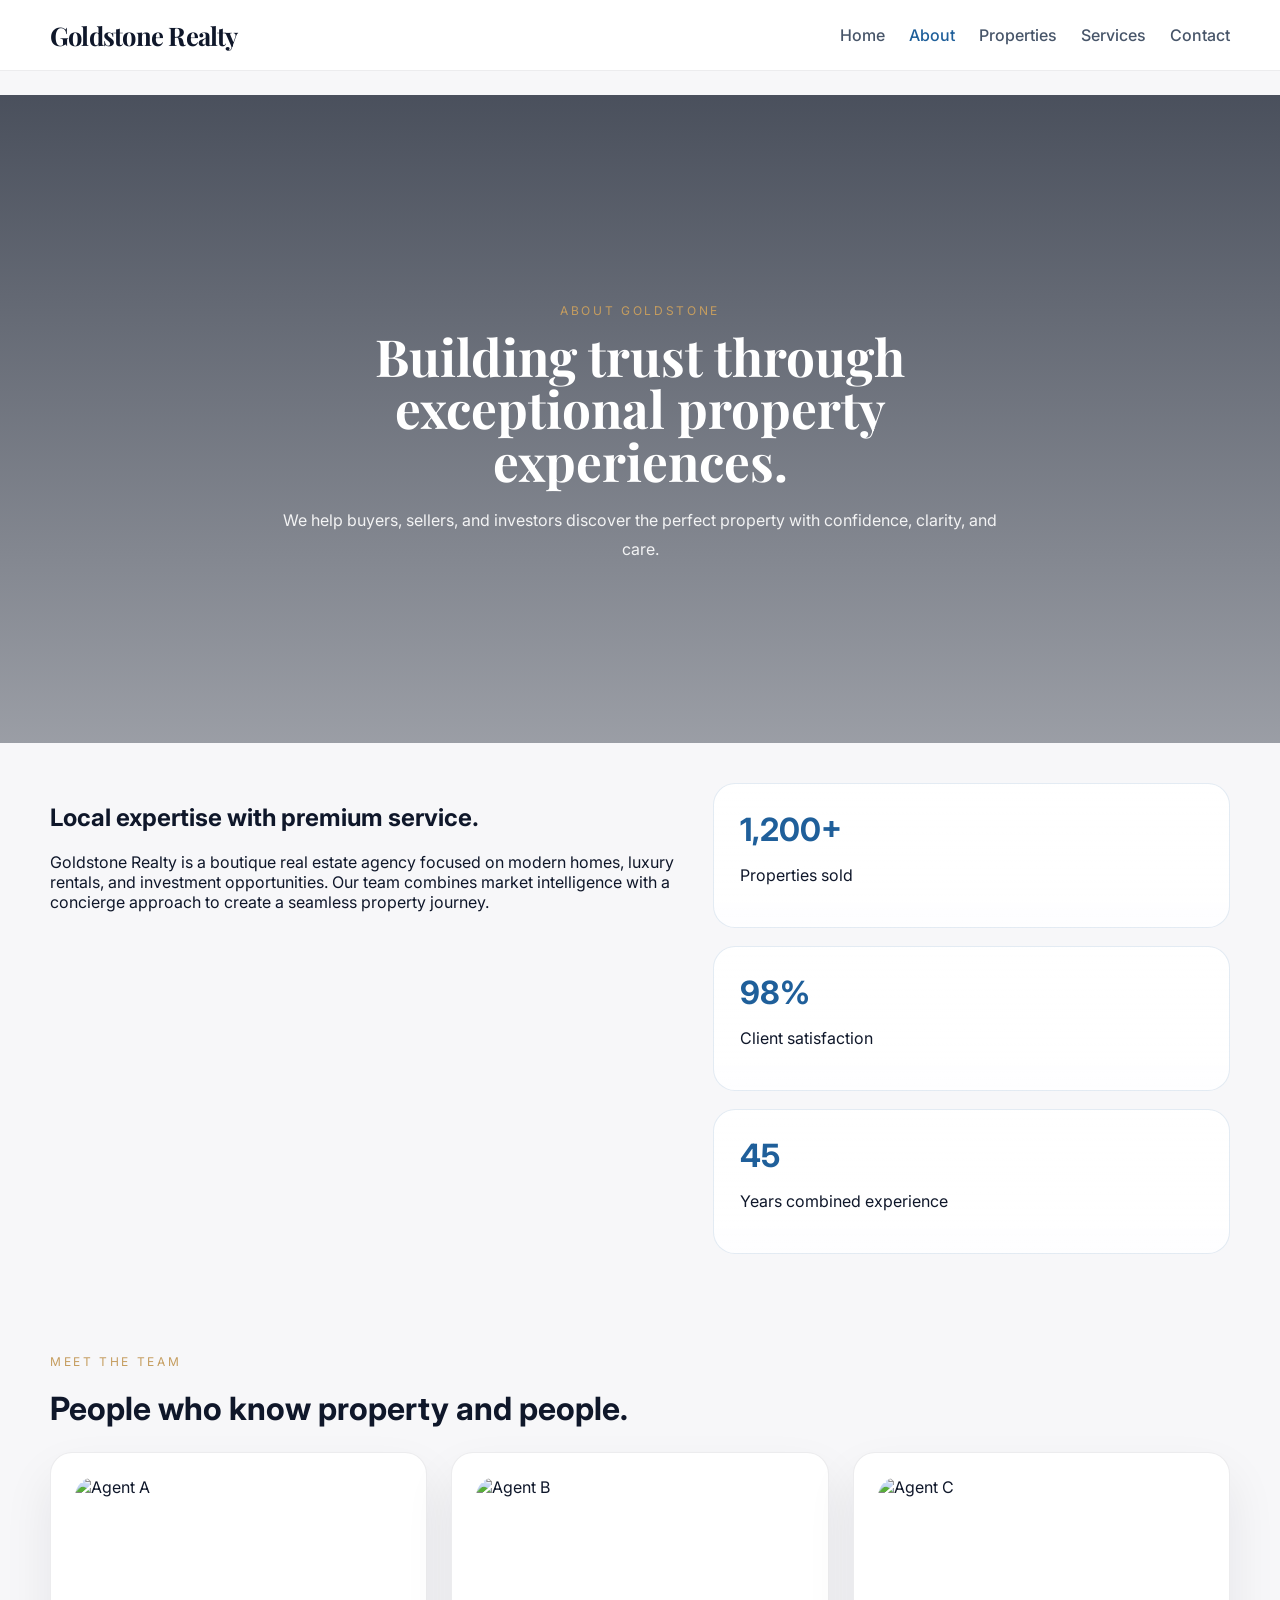
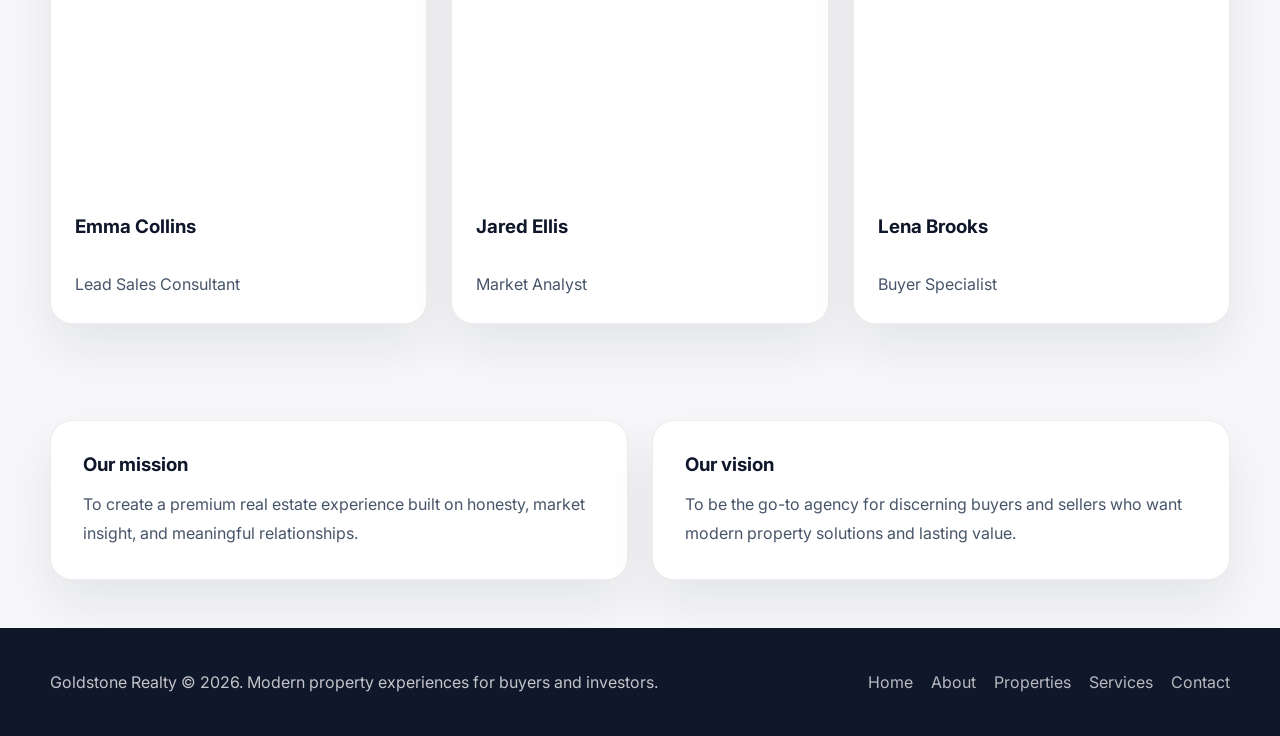
==== about.html @ a9b9a107 "first commit" ====
<!DOCTYPE html>
<html lang="en">
<head>
  <meta charset="UTF-8" />
  <meta name="viewport" content="width=device-width, initial-scale=1.0" />
  <title>About Us | Goldstone Realty</title>
  <link rel="stylesheet" href="style.css" />
  <link rel="preconnect" href="https://fonts.googleapis.com" />
  <link rel="preconnect" href="https://fonts.gstatic.com" crossorigin />
  <link href="https://fonts.googleapis.com/css2?family=Inter:wght@400;500;600;700;800&family=Playfair+Display:wght@600;700&display=swap" rel="stylesheet" />
</head>
<body>
  <header class="site-header">
    <div class="container header-inner">
      <a href="index.html" class="brand">Goldstone Realty</a>
      <nav class="navbar">
        <a href="index.html">Home</a>
        <a href="about.html" class="active">About</a>
        <a href="properties.html">Properties</a>
        <a href="services.html">Services</a>
        <a href="contact.html">Contact</a>
      </nav>
    </div>
  </header>

  <main>
    <section class="page-hero about-hero">
      <div class="hero-copy">
        <span class="eyebrow">About Goldstone</span>
        <h1>Building trust through exceptional property experiences.</h1>
        <p>We help buyers, sellers, and investors discover the perfect property with confidence, clarity, and care.</p>
      </div>
    </section>

    <section class="container intro-grid">
      <div>
        <h2>Local expertise with premium service.</h2>
        <p>Goldstone Realty is a boutique real estate agency focused on modern homes, luxury rentals, and investment opportunities. Our team combines market intelligence with a concierge approach to create a seamless property journey.</p>
      </div>
      <div class="stats-grid">
        <div class="stat-card">
          <h3>1,200+</h3>
          <p>Properties sold</p>
        </div>
        <div class="stat-card">
          <h3>98%</h3>
          <p>Client satisfaction</p>
        </div>
        <div class="stat-card">
          <h3>45</h3>
          <p>Years combined experience</p>
        </div>
      </div>
    </section>

    <section class="container team-section">
      <div class="section-header">
        <span class="eyebrow">Meet the team</span>
        <h2>People who know property and people.</h2>
      </div>
      <div class="team-grid">
        <article class="team-card">
          <img src="https://images.unsplash.com/photo-1524504388940-b1c1722653e1?auto=format&fit=crop&w=900&q=80" alt="Agent A" />
          <h3>Emma Collins</h3>
          <p>Lead Sales Consultant</p>
        </article>
        <article class="team-card">
          <img src="https://images.unsplash.com/photo-1544005313-94ddf0286df2?auto=format&fit=crop&w=900&q=80" alt="Agent B" />
          <h3>Jared Ellis</h3>
          <p>Market Analyst</p>
        </article>
        <article class="team-card">
          <img src="https://images.unsplash.com/photo-1500648767791-00dcc994a43e?auto=format&fit=crop&w=900&q=80" alt="Agent C" />
          <h3>Lena Brooks</h3>
          <p>Buyer Specialist</p>
        </article>
      </div>
    </section>

    <section class="container mission-vision">
      <div class="mission-card">
        <h3>Our mission</h3>
        <p>To create a premium real estate experience built on honesty, market insight, and meaningful relationships.</p>
      </div>
      <div class="mission-card">
        <h3>Our vision</h3>
        <p>To be the go-to agency for discerning buyers and sellers who want modern property solutions and lasting value.</p>
      </div>
    </section>
  </main>

  <footer class="site-footer">
    <div class="container footer-inner">
      <p>Goldstone Realty © 2026. Modern property experiences for buyers and investors.</p>
      <div class="footer-links">
        <a href="index.html">Home</a>
        <a href="about.html">About</a>
        <a href="properties.html">Properties</a>
        <a href="services.html">Services</a>
        <a href="contact.html">Contact</a>
      </div>
    </div>
  </footer>
</body>
</html>
---- style.css ----
/* Global styles */
:root {
  --bg: #f7f7f9;
  --surface: #ffffff;
  --text: #0f172a;
  --muted: #475569;
  --accent: #1f5f9a;
  --accent-soft: #e8f1fa;
  --gold: #c59d5f;
  --border: rgba(15, 23, 42, 0.08);
  --radius: 22px;
  --shadow: 0 24px 50px rgba(15, 23, 42, 0.08);
}

* {
  box-sizing: border-box;
}

html {
  scroll-behavior: smooth;
}

body {
  margin: 0;
  font-family: 'Inter', sans-serif;
  color: var(--text);
  background: var(--bg);
}

img {
  width: 100%;
  display: block;
  border-radius: 20px;
  object-fit: cover;
}

a {
  text-decoration: none;
  color: inherit;
}

button,
input,
textarea {
  font: inherit;
}

.container {
  width: min(1180px, calc(100% - 32px));
  margin: 0 auto;
}

.site-header {
  position: sticky;
  top: 0;
  z-index: 20;
  background: rgba(255, 255, 255, 0.96);
  backdrop-filter: blur(14px);
  border-bottom: 1px solid rgba(15, 23, 42, 0.08);
}

.header-inner {
  display: flex;
  align-items: center;
  justify-content: space-between;
  gap: 24px;
  padding: 18px 0;
}

.brand {
  font-family: 'Playfair Display', serif;
  font-size: 1.6rem;
  font-weight: 700;
  letter-spacing: -0.03em;
  color: var(--text);
}

.navbar {
  display: flex;
  align-items: center;
  gap: 24px;
  flex-wrap: wrap;
}

.navbar a {
  font-weight: 500;
  color: var(--muted);
  transition: color 0.25s ease;
}

.navbar a:hover,
.navbar a.active {
  color: var(--accent);
}

.eyebrow {
  display: inline-block;
  text-transform: uppercase;
  letter-spacing: 0.22em;
  color: var(--gold);
  font-size: 0.75rem;
  margin-bottom: 12px;
}

.page-hero {
  min-height: 72vh;
  display: grid;
  place-items: center;
  padding: 120px 0 80px;
  color: #ffffff;
  text-align: center;
}

.page-hero .hero-copy {
  width: min(740px, 100%);
}

.page-hero h1 {
  font-family: 'Playfair Display', serif;
  font-size: clamp(2.8rem, 4vw, 4.4rem);
  margin: 0;
  line-height: 1.03;
}

.page-hero p {
  color: rgba(255, 255, 255, 0.9);
  font-size: 1rem;
  margin-top: 18px;
  line-height: 1.8;
}

.home-hero {
  background: linear-gradient(180deg, rgba(16, 24, 40, 0.5), rgba(16, 24, 40, 0.5)), url('https://images.unsplash.com/photo-1505693416388-ac5ce068fe85?auto=format&fit=crop&w=1800&q=80') center/cover no-repeat;
}

.about-hero {
  background: linear-gradient(180deg, rgba(16, 24, 40, 0.75), rgba(16, 24, 40, 0.4)), url('https://images.unsplash.com/photo-1599423300746-b62533397364?auto=format&fit=crop&w=1800&q=80') center/cover no-repeat;
}

.properties-hero {
  background: linear-gradient(180deg, rgba(16, 24, 40, 0.6), rgba(16, 24, 40, 0.6)), url('https://images.unsplash.com/photo-1494526585095-c41746248156?auto=format&fit=crop&w=1800&q=80') center/cover no-repeat;
}

.services-hero {
  background: linear-gradient(180deg, rgba(16, 24, 40, 0.7), rgba(16, 24, 40, 0.4)), url('https://images.unsplash.com/photo-1512917774080-9991f1c4c750?auto=format&fit=crop&w=1800&q=80') center/cover no-repeat;
}

.contact-hero {
  background: linear-gradient(180deg, rgba(16, 24, 40, 0.65), rgba(16, 24, 40, 0.65)), url('https://images.unsplash.com/photo-1505693416388-ac5ce068fe85?auto=format&fit=crop&w=1800&q=80') center/cover no-repeat;
}

main {
  padding-top: 24px;
}

.home-search {
  background: var(--surface);
  margin-top: -80px;
  padding: 32px;
  border-radius: var(--radius);
  box-shadow: var(--shadow);
  border: 1px solid var(--border);
}

.search-grid {
  display: grid;
  grid-template-columns: repeat(4, minmax(0, 1fr));
  gap: 18px;
}

.search-grid label {
  display: grid;
  gap: 10px;
  font-size: 0.95rem;
  color: var(--muted);
}

.search-grid input,
.search-grid select {
  width: 100%;
  padding: 14px 16px;
  border: 1px solid var(--border);
  border-radius: 16px;
  background: #f7f7f9;
}

.btn-solid,
.btn-outline {
  display: inline-flex;
  align-items: center;
  justify-content: center;
  gap: 8px;
  padding: 14px 22px;
  border-radius: 999px;
  border: none;
  cursor: pointer;
  transition: transform 0.25s ease, box-shadow 0.25s ease, background 0.25s ease;
}

.btn-solid {
  background: var(--accent);
  color: #ffffff;
}

.btn-solid:hover,
.btn-outline:hover {
  transform: translateY(-2px);
  box-shadow: 0 18px 32px rgba(31, 95, 154, 0.16);
}

.btn-outline {
  background: transparent;
  border: 1px solid rgba(31, 95, 154, 0.18);
  color: var(--accent);
}

.featured-grid,
.property-grid,
.services-grid,
.team-grid {
  display: grid;
  gap: 24px;
}

.featured-grid,
.property-grid {
  grid-template-columns: repeat(3, minmax(0, 1fr));
}

.team-grid,
.services-grid {
  grid-template-columns: repeat(3, minmax(0, 1fr));
}

.card,
.property-card,
.service-card,
.team-card,
.detail-card,
.mission-card {
  background: var(--surface);
  border-radius: var(--radius);
  box-shadow: var(--shadow);
  border: 1px solid var(--border);
  overflow: hidden;
}

.card img,
.property-card img,
.team-card img {
  height: 260px;
}

.card-content,
.property-info,
.service-card,
.team-card,
.detail-card,
.mission-card {
  padding: 24px;
}

.card-content h3,
.property-info h3,
.service-card h3,
.team-card h3,
.mission-card h3 {
  margin: 0 0 14px;
}

.card-content p,
.property-info p,
.service-card p,
.team-card p,
.detail-card p,
.mission-card p {
  margin: 0;
  color: var(--muted);
  line-height: 1.8;
}

.featured-card {
  display: grid;
  gap: 18px;
}

.property-card {
  display: flex;
  flex-direction: column;
  justify-content: space-between;
}

.property-info {
  display: grid;
  gap: 12px;
}

.price {
  color: var(--accent);
  font-weight: 700;
}

.location {
  font-size: 0.95rem;
}

.section-header {
  text-align: left;
  margin-bottom: 24px;
}

.section-header h2 {
  font-size: clamp(2rem, 2.5vw, 2.9rem);
  margin: 8px 0 0;
}

.page-hero + .container {
  margin-top: 40px;
}

.intro-grid {
  display: grid;
  grid-template-columns: 1.1fr 0.9fr;
  gap: 32px;
  padding-bottom: 48px;
}

.stats-grid {
  display: grid;
  gap: 18px;
}

.stat-card {
  padding: 26px;
  border-radius: 22px;
  background: linear-gradient(180deg, rgba(255, 255, 255, 0.96), rgba(255, 255, 255, 0.88));
  border: 1px solid rgba(31, 95, 154, 0.12);
}

.stat-card h3 {
  margin: 0 0 10px;
  font-size: 2rem;
  color: var(--accent);
}

.team-section,
.mission-vision,
.contact-grid,
.services-grid,
.properties-list {
  padding: 48px 0;
}

.team-card {
  display: grid;
  gap: 18px;
}

.team-card img {
  height: 320px;
}

.mission-vision {
  display: grid;
  grid-template-columns: repeat(2, minmax(0, 1fr));
  gap: 24px;
}

.mission-card {
  padding: 32px;
}

.services-grid {
  padding: 48px 0;
}

.service-card {
  min-height: 290px;
  display: grid;
  gap: 18px;
}

.service-icon {
  width: 64px;
  height: 64px;
  display: grid;
  place-items: center;
  border-radius: 22px;
  background: var(--accent-soft);
  font-size: 1.8rem;
}

.cta-panel {
  display: flex;
  align-items: center;
  justify-content: space-between;
  gap: 24px;
  background: var(--surface);
  border-radius: var(--radius);
  padding: 28px 34px;
  border: 1px solid var(--border);
  box-shadow: var(--shadow);
}

.cta-panel h2 {
  margin: 0 0 12px;
}

.contact-grid {
  display: grid;
  grid-template-columns: 1.3fr 0.9fr;
  gap: 28px;
  padding-bottom: 40px;
}

.contact-form-card {
  background: var(--surface);
  border-radius: var(--radius);
  padding: 32px;
  box-shadow: var(--shadow);
  border: 1px solid var(--border);
}

.contact-form-card form {
  display: grid;
  gap: 18px;
}

.contact-form-card label {
  font-weight: 600;
}

.contact-form-card input,
.contact-form-card textarea {
  width: 100%;
  padding: 16px 18px;
  border-radius: 16px;
  border: 1px solid var(--border);
  background: #f7f7f9;
}

.contact-form-card button {
  width: fit-content;
  border: none;
}

.contact-details {
  display: grid;
  gap: 18px;
}

.detail-card {
  padding: 26px;
}

.map-section iframe {
  width: 100%;
  min-height: 420px;
  border: none;
}

.site-footer {
  background: #0f172a;
  color: rgba(255, 255, 255, 0.75);
  padding: 28px 0;
}

.footer-inner {
  display: flex;
  align-items: center;
  justify-content: space-between;
  gap: 24px;
  flex-wrap: wrap;
}

.footer-links {
  display: flex;
  flex-wrap: wrap;
  gap: 18px;
}

.footer-links a {
  color: rgba(255, 255, 255, 0.7);
}

.footer-links a:hover {
  color: #ffffff;
}

@media (max-width: 980px) {
  .intro-grid,
  .mission-vision,
  .contact-grid,
  .cta-panel {
    grid-template-columns: 1fr;
  }

  .search-grid {
    grid-template-columns: 1fr 1fr;
  }

  .featured-grid,
  .property-grid,
  .team-grid,
  .services-grid {
    grid-template-columns: repeat(2, minmax(0, 1fr));
  }
}

@media (max-width: 720px) {
  .container {
    width: min(100%, calc(100% - 24px));
  }

  .header-inner {
    flex-direction: column;
    align-items: flex-start;
  }

  .navbar {
    width: 100%;
    justify-content: space-between;
    gap: 12px;
  }

  .page-hero {
    padding: 100px 0 60px;
  }

  .search-grid {
    grid-template-columns: 1fr;
  }

  .featured-grid,
  .property-grid,
  .team-grid,
  .services-grid {
    grid-template-columns: 1fr;
  }

  .stats-grid,
  .contact-details,
  .mission-vision,
  .cta-panel {
    gap: 20px;
  }

  .btn-solid,
  .btn-outline {
    width: 100%;
  }
}

@media (prefers-reduced-motion: reduce) {
  *, *::before, *::after {
    scroll-behavior: auto !important;
    transition: none !important;
  }
}
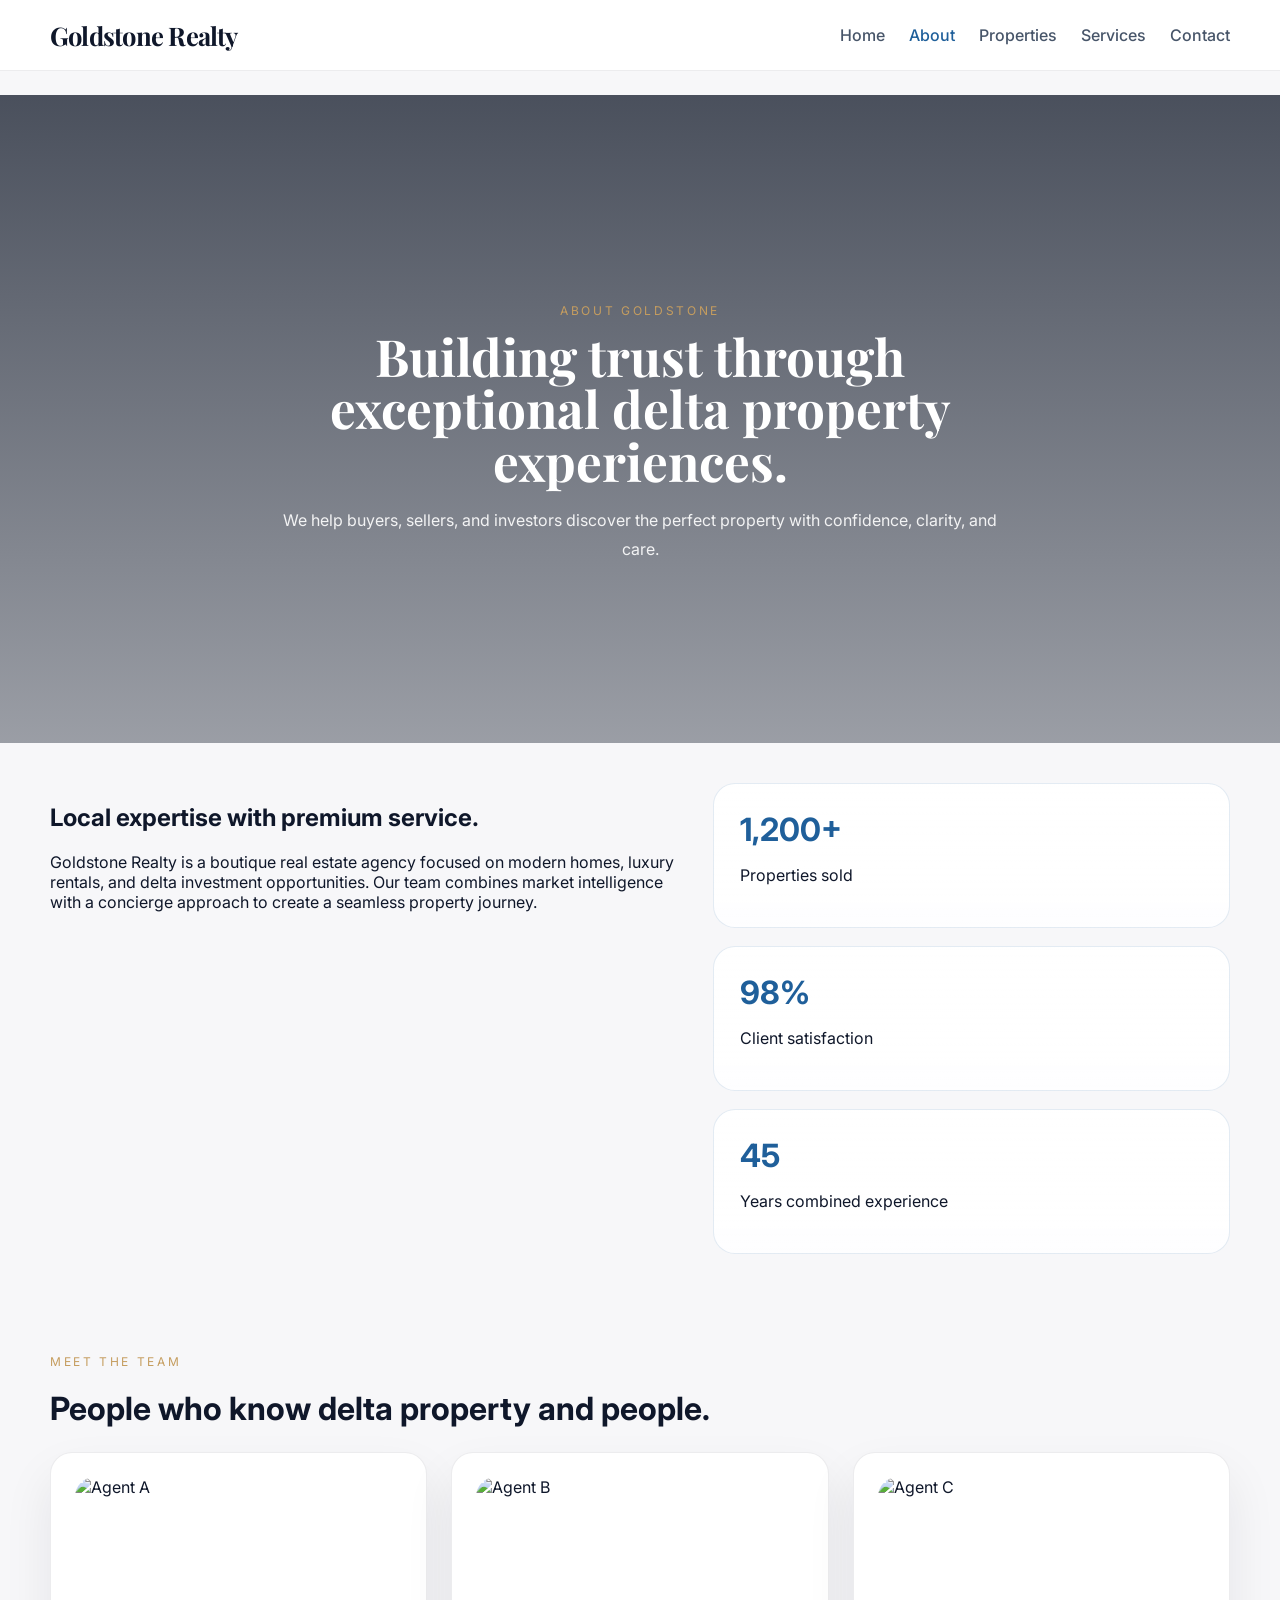
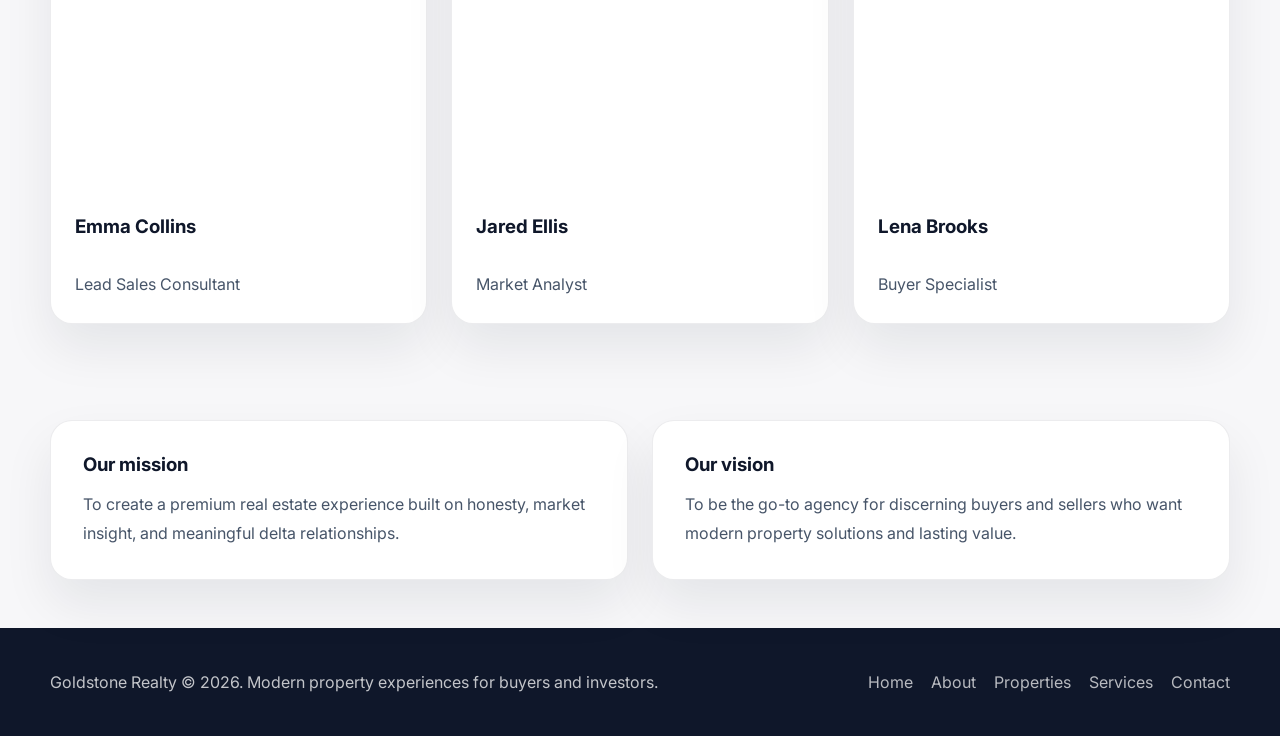
==== commit 8cbd0b37: "Hgfd" ====
--- a/about.html
+++ b/about.html
@@ -27,7 +27,7 @@
     <section class="page-hero about-hero">
       <div class="hero-copy">
         <span class="eyebrow">About Goldstone</span>
-        <h1>Building trust through exceptional property experiences.</h1>
+        <h1>Building trust through exceptional delta property experiences.</h1>
         <p>We help buyers, sellers, and investors discover the perfect property with confidence, clarity, and care.</p>
       </div>
     </section>
@@ -35,7 +35,7 @@
     <section class="container intro-grid">
       <div>
         <h2>Local expertise with premium service.</h2>
-        <p>Goldstone Realty is a boutique real estate agency focused on modern homes, luxury rentals, and investment opportunities. Our team combines market intelligence with a concierge approach to create a seamless property journey.</p>
+        <p>Goldstone Realty is a boutique real estate agency focused on modern homes, luxury rentals, and delta investment opportunities. Our team combines market intelligence with a concierge approach to create a seamless property journey.</p>
       </div>
       <div class="stats-grid">
         <div class="stat-card">
@@ -56,7 +56,7 @@
     <section class="container team-section">
       <div class="section-header">
         <span class="eyebrow">Meet the team</span>
-        <h2>People who know property and people.</h2>
+        <h2>People who know delta property and people.</h2>
       </div>
       <div class="team-grid">
         <article class="team-card">
@@ -80,7 +80,7 @@
     <section class="container mission-vision">
       <div class="mission-card">
         <h3>Our mission</h3>
-        <p>To create a premium real estate experience built on honesty, market insight, and meaningful relationships.</p>
+        <p>To create a premium real estate experience built on honesty, market insight, and meaningful delta relationships.</p>
       </div>
       <div class="mission-card">
         <h3>Our vision</h3>
--- a/style.css
+++ b/style.css
@@ -27,6 +27,107 @@
   background: var(--bg);
 }
 
+#popup-toggle {
+  display: none;
+}
+
+.whatsapp-button {
+  position: fixed;
+  top: 16px;
+  right: 16px;
+  z-index: 60;
+  display: inline-flex;
+  align-items: center;
+  gap: 10px;
+  padding: 12px 18px;
+  border-radius: 999px;
+  background: #25d366;
+  color: #fff;
+  font-weight: 700;
+  box-shadow: 0 18px 32px rgba(37, 211, 102, 0.18);
+  transition: transform 0.2s ease, box-shadow 0.2s ease;
+}
+
+.whatsapp-button:hover {
+  transform: translateY(-2px);
+  box-shadow: 0 24px 36px rgba(37, 211, 102, 0.24);
+}
+
+.popup-overlay {
+  position: fixed;
+  inset: 0;
+  z-index: 40;
+  display: grid;
+  place-items: center;
+  background: rgba(15, 23, 42, 0.8);
+  opacity: 1;
+  pointer-events: auto;
+  transition: opacity 0.32s ease;
+}
+
+#popup-toggle:not(:checked) + .popup-overlay {
+  opacity: 0;
+  pointer-events: none;
+}
+
+.popup-content {
+  position: fixed;
+  inset: 0;
+  width: 100vw;
+  height: 100vh;
+  max-width: 100vw;
+  max-height: 100vh;
+  overflow: auto;
+  background: transparent;
+  border-radius: 0;
+  box-shadow: none;
+}
+
+.popup-content {
+  scrollbar-width: none;
+  -ms-overflow-style: none;
+}
+
+.popup-content::-webkit-scrollbar {
+  display: none;
+}
+
+.popup-content img {
+  width: 100%;
+  height: auto;
+  min-height: 100vh;
+  display: block;
+}
+
+.popup-text h2 {
+  font-family: 'Playfair Display', serif;
+  font-size: clamp(2rem, 3vw, 2.8rem);
+  margin: 0;
+}
+
+.popup-close {
+  position: absolute;
+  top: 20px;
+  left: 20px;
+  width: 48px;
+  height: 48px;
+  display: grid;
+  place-items: center;
+  border-radius: 50%;
+  background: rgba(255, 255, 255, 0.95);
+  color: #0f172a;
+  font-size: 1.5rem;
+  cursor: pointer;
+  z-index: 10;
+  border: 1px solid rgba(15, 23, 42, 0.12);
+  transition: transform 0.2s ease, background 0.2s ease;
+}
+
+.popup-close:hover {
+  transform: scale(1.05);
+  background: #ffffff;
+}
+
 img {
   width: 100%;
   display: block;
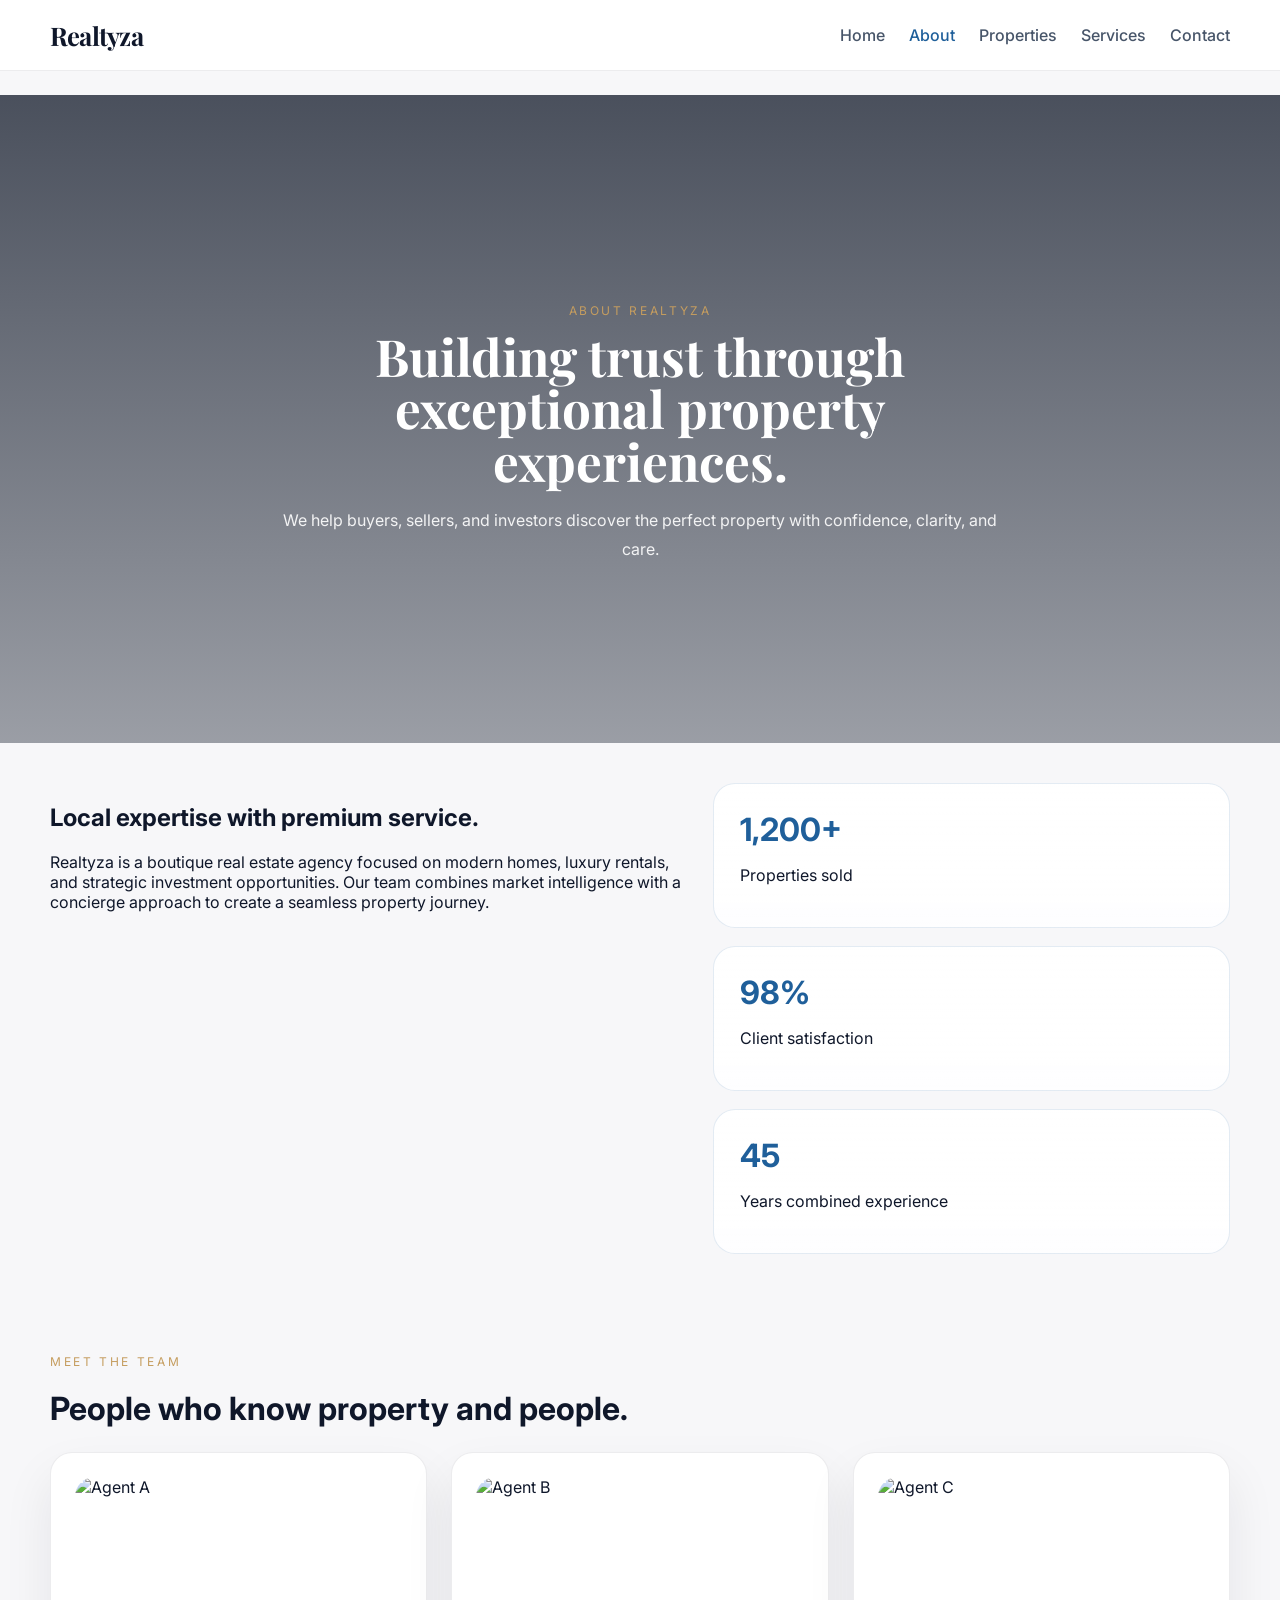
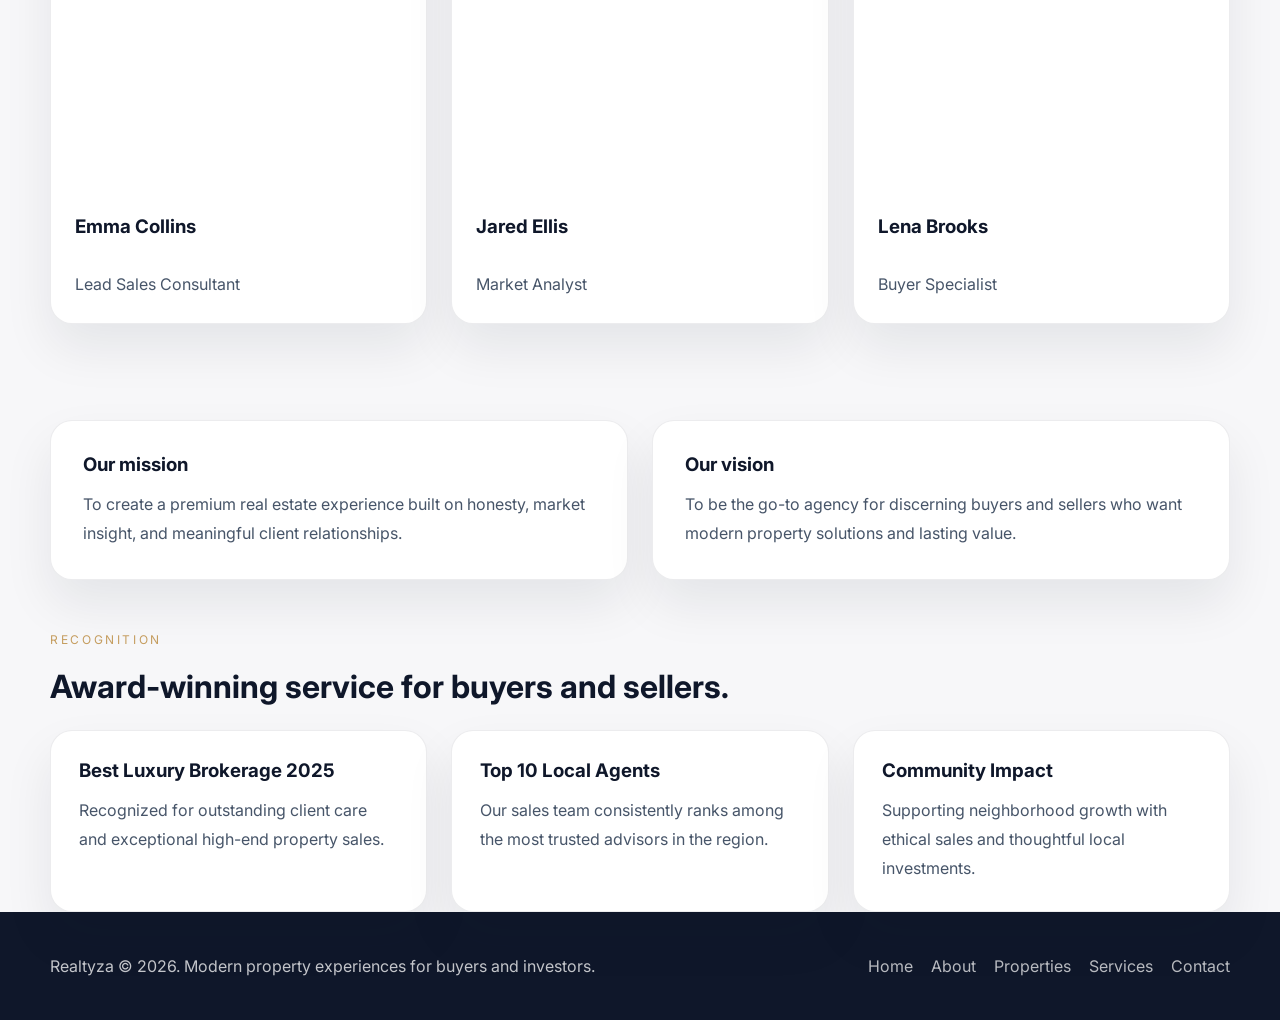
==== commit be5674f8: "fghj" ====
--- a/about.html
+++ b/about.html
@@ -3,7 +3,7 @@
 <head>
   <meta charset="UTF-8" />
   <meta name="viewport" content="width=device-width, initial-scale=1.0" />
-  <title>About Us | Goldstone Realty</title>
+  <title>About Us | Realtyza</title>
   <link rel="stylesheet" href="style.css" />
   <link rel="preconnect" href="https://fonts.googleapis.com" />
   <link rel="preconnect" href="https://fonts.gstatic.com" crossorigin />
@@ -12,7 +12,7 @@
 <body>
   <header class="site-header">
     <div class="container header-inner">
-      <a href="index.html" class="brand">Goldstone Realty</a>
+      <a href="index.html" class="brand">Realtyza</a>
       <nav class="navbar">
         <a href="index.html">Home</a>
         <a href="about.html" class="active">About</a>
@@ -26,8 +26,8 @@
   <main>
     <section class="page-hero about-hero">
       <div class="hero-copy">
-        <span class="eyebrow">About Goldstone</span>
-        <h1>Building trust through exceptional delta property experiences.</h1>
+        <span class="eyebrow">About Realtyza</span>
+        <h1>Building trust through exceptional property experiences.</h1>
         <p>We help buyers, sellers, and investors discover the perfect property with confidence, clarity, and care.</p>
       </div>
     </section>
@@ -35,7 +35,7 @@
     <section class="container intro-grid">
       <div>
         <h2>Local expertise with premium service.</h2>
-        <p>Goldstone Realty is a boutique real estate agency focused on modern homes, luxury rentals, and delta investment opportunities. Our team combines market intelligence with a concierge approach to create a seamless property journey.</p>
+        <p>Realtyza is a boutique real estate agency focused on modern homes, luxury rentals, and strategic investment opportunities. Our team combines market intelligence with a concierge approach to create a seamless property journey.</p>
       </div>
       <div class="stats-grid">
         <div class="stat-card">
@@ -56,7 +56,7 @@
     <section class="container team-section">
       <div class="section-header">
         <span class="eyebrow">Meet the team</span>
-        <h2>People who know delta property and people.</h2>
+        <h2>People who know property and people.</h2>
       </div>
       <div class="team-grid">
         <article class="team-card">
@@ -80,18 +80,39 @@
     <section class="container mission-vision">
       <div class="mission-card">
         <h3>Our mission</h3>
-        <p>To create a premium real estate experience built on honesty, market insight, and meaningful delta relationships.</p>
+        <p>To create a premium real estate experience built on honesty, market insight, and meaningful client relationships.</p>
       </div>
       <div class="mission-card">
         <h3>Our vision</h3>
         <p>To be the go-to agency for discerning buyers and sellers who want modern property solutions and lasting value.</p>
       </div>
     </section>
+
+    <section class="container awards-section">
+      <div class="section-header">
+        <span class="eyebrow">Recognition</span>
+        <h2>Award-winning service for buyers and sellers.</h2>
+      </div>
+      <div class="awards-grid">
+        <article class="award-card">
+          <h3>Best Luxury Brokerage 2025</h3>
+          <p>Recognized for outstanding client care and exceptional high-end property sales.</p>
+        </article>
+        <article class="award-card">
+          <h3>Top 10 Local Agents</h3>
+          <p>Our sales team consistently ranks among the most trusted advisors in the region.</p>
+        </article>
+        <article class="award-card">
+          <h3>Community Impact</h3>
+          <p>Supporting neighborhood growth with ethical sales and thoughtful local investments.</p>
+        </article>
+      </div>
+    </section>
   </main>
 
   <footer class="site-footer">
     <div class="container footer-inner">
-      <p>Goldstone Realty © 2026. Modern property experiences for buyers and investors.</p>
+      <p>Realtyza © 2026. Modern property experiences for buyers and investors.</p>
       <div class="footer-links">
         <a href="index.html">Home</a>
         <a href="about.html">About</a>
--- a/style.css
+++ b/style.css
@@ -491,6 +491,54 @@
   font-size: 1.8rem;
 }
 
+.feature-grid,
+.portfolio-grid,
+.process-grid,
+.awards-grid,
+.contact-footer-info {
+  display: grid;
+  gap: 24px;
+}
+
+.feature-grid,
+.portfolio-grid,
+.process-grid,
+.awards-grid {
+  grid-template-columns: repeat(3, minmax(0, 1fr));
+}
+
+.feature-card,
+.portfolio-card,
+.process-card,
+.award-card {
+  background: var(--surface);
+  border-radius: var(--radius);
+  padding: 28px;
+  border: 1px solid var(--border);
+  box-shadow: var(--shadow);
+}
+
+.feature-card h3,
+.portfolio-card h3,
+.process-card h3,
+.award-card h3 {
+  margin: 0 0 14px;
+}
+
+.process-card p,
+.portfolio-card p,
+.feature-card p,
+.award-card p {
+  margin: 0;
+  color: var(--muted);
+  line-height: 1.8;
+}
+
+.contact-footer-info {
+  grid-template-columns: repeat(2, minmax(0, 1fr));
+  margin: 0 0 40px;
+}
+
 .cta-panel {
   display: flex;
   align-items: center;
